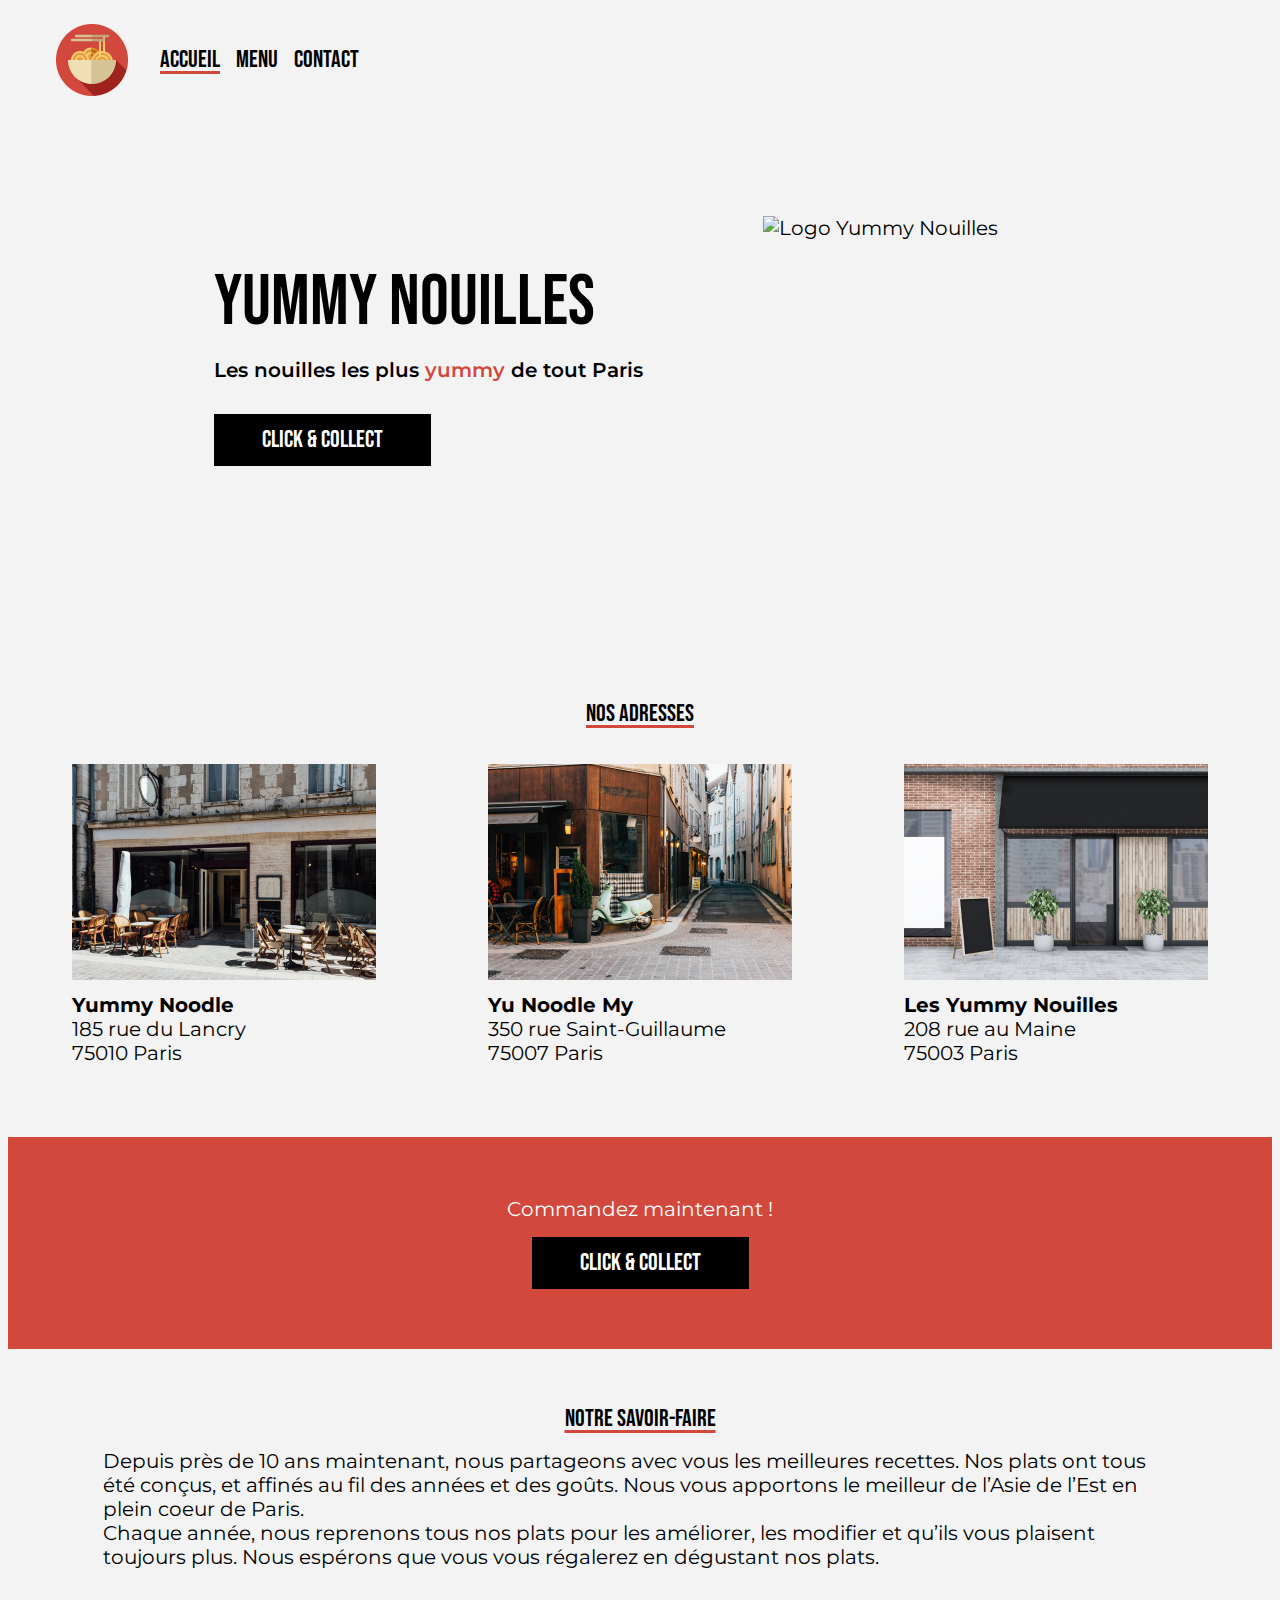
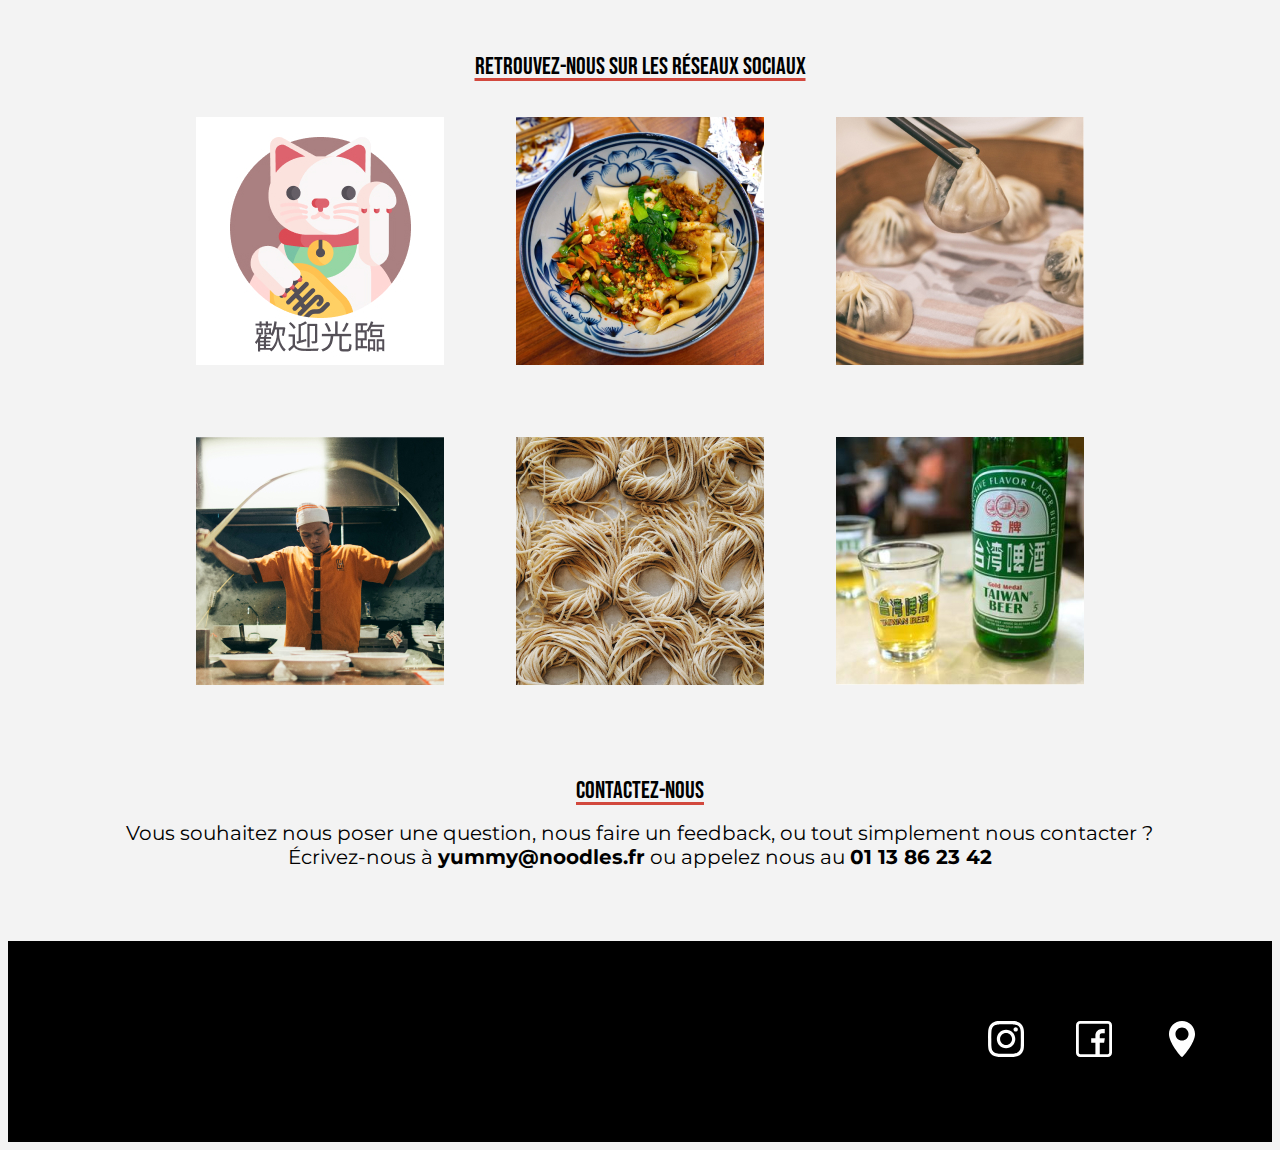
==== index.html @ 4fd8a3ec "first commit" ====
<!DOCTYPE html>
<html lang="fr">

<head>
  <meta charset="UTF-8">
  <title>Yummy Nouilles - Accueil</title>
  <link rel="icon" type="image/svg+xml" href="assets/logo XL.svg">
  <link rel="stylesheet" href="styles/main.css">
</head>

<body>
  <header class="appBar">
    <img src="assets/Logo.png" alt="Logo Yummy Nouilles" class="appBar__logo">
    <nav class="appBar__nav">
      <a class="appBar__navItem active" href="index.html">Accueil</a>
      <a class="appBar__navItem" href="menu.html">Menu</a>
      <a class="appBar__navItem" href="contact.html">Contact</a>
    </nav>
  </header>
  <main>
    <section class="hero">
      <div class="hero__titleContainer">
        <h1 class="hero__title">
          Yummy Nouilles
        </h1>
        <p class="hero__subtitle">Les nouilles les plus <span class="color-highlight">yummy</span> de tout Paris</p>
        <a href="contact.html" class="cta">
          Click & Collect
        </a>
      </div>
      <img src="assets/logo XL.svg" alt="Logo Yummy Nouilles" class="hero__icon">
    </section>
    <section class="address">
      <h2 class="address__title">Nos adresses</h2>
      <div class="address__carousel">
        <div>
          <img src="assets/Facade_Yummy_Nouille_2_1_18.jpg"
            alt="Photo du restaurant Yummy Nouilles rue du Lancry à Paris" class="address__img">
          <p class="address__info">
            <strong>Yummy Noodle</strong><br>
            185 rue du Lancry<br>
            75010 Paris
          </p>
        </div>
        <div>
          <img src="assets/Facade_Yummy_Nouille_1_1_20.jpg"
            alt="Photo du restaurant Yummy Nouilles rue Saint-Guillaume à Paris" class="address__img">
          <p class="address__info">
            <strong>Yu Noodle My</strong><br>
            350 rue Saint-Guillaume<br>
            75007 Paris
          </p>
        </div>
        <div>
          <img src="assets/Facade_Yummy_Nouille_3_1_34.jpg" alt="Image du restaurant Yummy Nouilles rue au Maine à Paris"
            class="address__img">
          <p class="address__info">
            <strong>Les Yummy Nouilles</strong><br>
            208 rue au Maine<br>
            75003 Paris
          </p>
        </div>
      </div>
    </section>
    <div class="redBanner">
      <p class="redBanner__title">Commandez maintenant !</p>
      <a href="contact.html" class="cta">
        Click & Collect
      </a>
    </div>
    <section class="about">
      <h2 class="about__title">Notre savoir-faire</h2>
      <p class="about__text">
        Depuis près de 10 ans maintenant, nous partageons avec vous les meilleures recettes. Nos plats ont tous été
        conçus, et affinés au fil des années et des goûts. Nous vous apportons le meilleur de l’Asie de l’Est en plein
        coeur de Paris.<br>Chaque année, nous reprenons tous nos plats pour les améliorer, les modifier et qu’ils vous
        plaisent toujours plus. Nous espérons que vous vous régalerez en dégustant nos plats.
      </p>
    </section>
    <section class="socialMedia">
      <h2 class="socialMedia__title">
        Retrouvez-nous sur les réseaux sociaux
      </h2>
      <div class="socialMedia__carousel">
        <img src="assets/Yummy Nouilles img 1.jpg" alt="Image de chat Japonais" class="socialMedia__img">
        <img src="assets/Yummy Nouilles img 2 (2).jpg" alt="Photo de bol de nouilles" class="socialMedia__img">
        <img src="assets/Yummy Nouilles img 3 (2).jpg" alt="Photo de panier vapeur Bao" class="socialMedia__img">
        <img src="assets/Yummy Nouilles img 4.jpg" alt="Photo de chef cuisinier" class="socialMedia__img">
        <img src="assets/Yummy Nouilles img 5.jpg" alt="Photo de nouilles en rond" class="socialMedia__img">
        <img src="assets/Yummy Nouilles img 6.jpg" alt="Photo de verre de bière" class="socialMedia__img">
      </div>
    </section>
    <section class="contactInfo">
      <h2 class="contactInfo__title">Contactez-nous</h2>
      <p class="contactInfo__text">
        Vous souhaitez nous poser une question, nous faire un feedback, ou tout simplement nous contacter ?<br>
        Écrivez-nous à <strong>yummy@noodles.fr</strong> ou appelez nous au <strong>01 13 86 23 42</strong>
      </p>
    </section>
  </main>
  <footer class="footer">
    <a href="https://www.instagram.com/yummy_nouilles/">
      <img src="assets/instagram.svg" alt="Logo Instagram" class="footer__icon">
    </a>
    <a href="https://www.facebook.com/yummy_nouilles/">
      <img src="assets/facebook.svg" alt="Logo Facebook" class="footer__icon">
    </a>
    <a href="https://www.google.com/search?q=yummy+nouilles">
      <img src="assets/position.svg" alt="Logo Google Maps" class="footer__icon">
    </a>
  </footer>
</body>

</html>
---- styles/main.css ----
@import url('https://fonts.googleapis.com/css2?family=Montserrat:wght@400;600&family=Bebas Neue:wght@400;600&display=swap');
@import 'pages/home.css';
@import 'pages/menu.css';
@import 'pages/contact.css';


@import 'modules/appBar.css';
@import 'modules/cta.css';
@import 'modules/redBanner.css';
@import 'modules/contactInfo.css';
@import 'modules/footer.css';

:root {
    --red-highlight: #D2483D;
    --light-grey: #F3F3F3;
    --black: #000000;
    --white: #FFFFFF;
    
    --body-font: 'Montserrat';
    --body-highlight-font: 'Montserrat';
    --header-font: 'Bebas Neue';
    --title-font: 'Bebas Neue';
    
    
    --body-font-weight: 400;
    --body-highlight-font-weight: 600;
    --header-font-weight: 400;
    --title-font-weight: 400;
    
    
    --body-font-size: 1.25rem;
    --body-highlight-font-size: 1.25rem;
    --header-font-size: 4.5rem;
    --title-font-size: 1.5rem;
    
    
    --body-line-height: 1.5rem;
    --body-highlight-line-height: 1.5rem;
    --header-line-height: 5.375rem;
    --title-line-height: 1.75rem;
}

body {
    background-color: var(--light-grey);
    font-family: var(--body-font);
    font-style: normal;
    font-weight: var(--body-font-weight);
    font-size: var(--body-font-size);
    line-height: var(--body-line-height);
    color: var(--black);
}

h1 {
    font-family: var(--header-font);
    font-style: normal;
    font-weight: var(--header-font-weight);
    font-size: var(--header-font-size);
    line-height: var(--header-line-height);
    color: var(--black);
}

h2 {
    font-family: var(--title-font);
    font-style: normal;
    font-weight: var(--title-font-weight);
    font-size: var(--title-font-size);
    line-height: var(--title-line-height);
    color: var(--black);
    text-decoration: underline var(--red-highlight);
    text-underline-offset: 0.25rem;
    text-decoration-thickness: 0.188rem;
}

.color-highlight {
    color: var(--red-highlight);
}

.text-highlight {
    font-weight: var(--body-hightlight-font-weight);
}
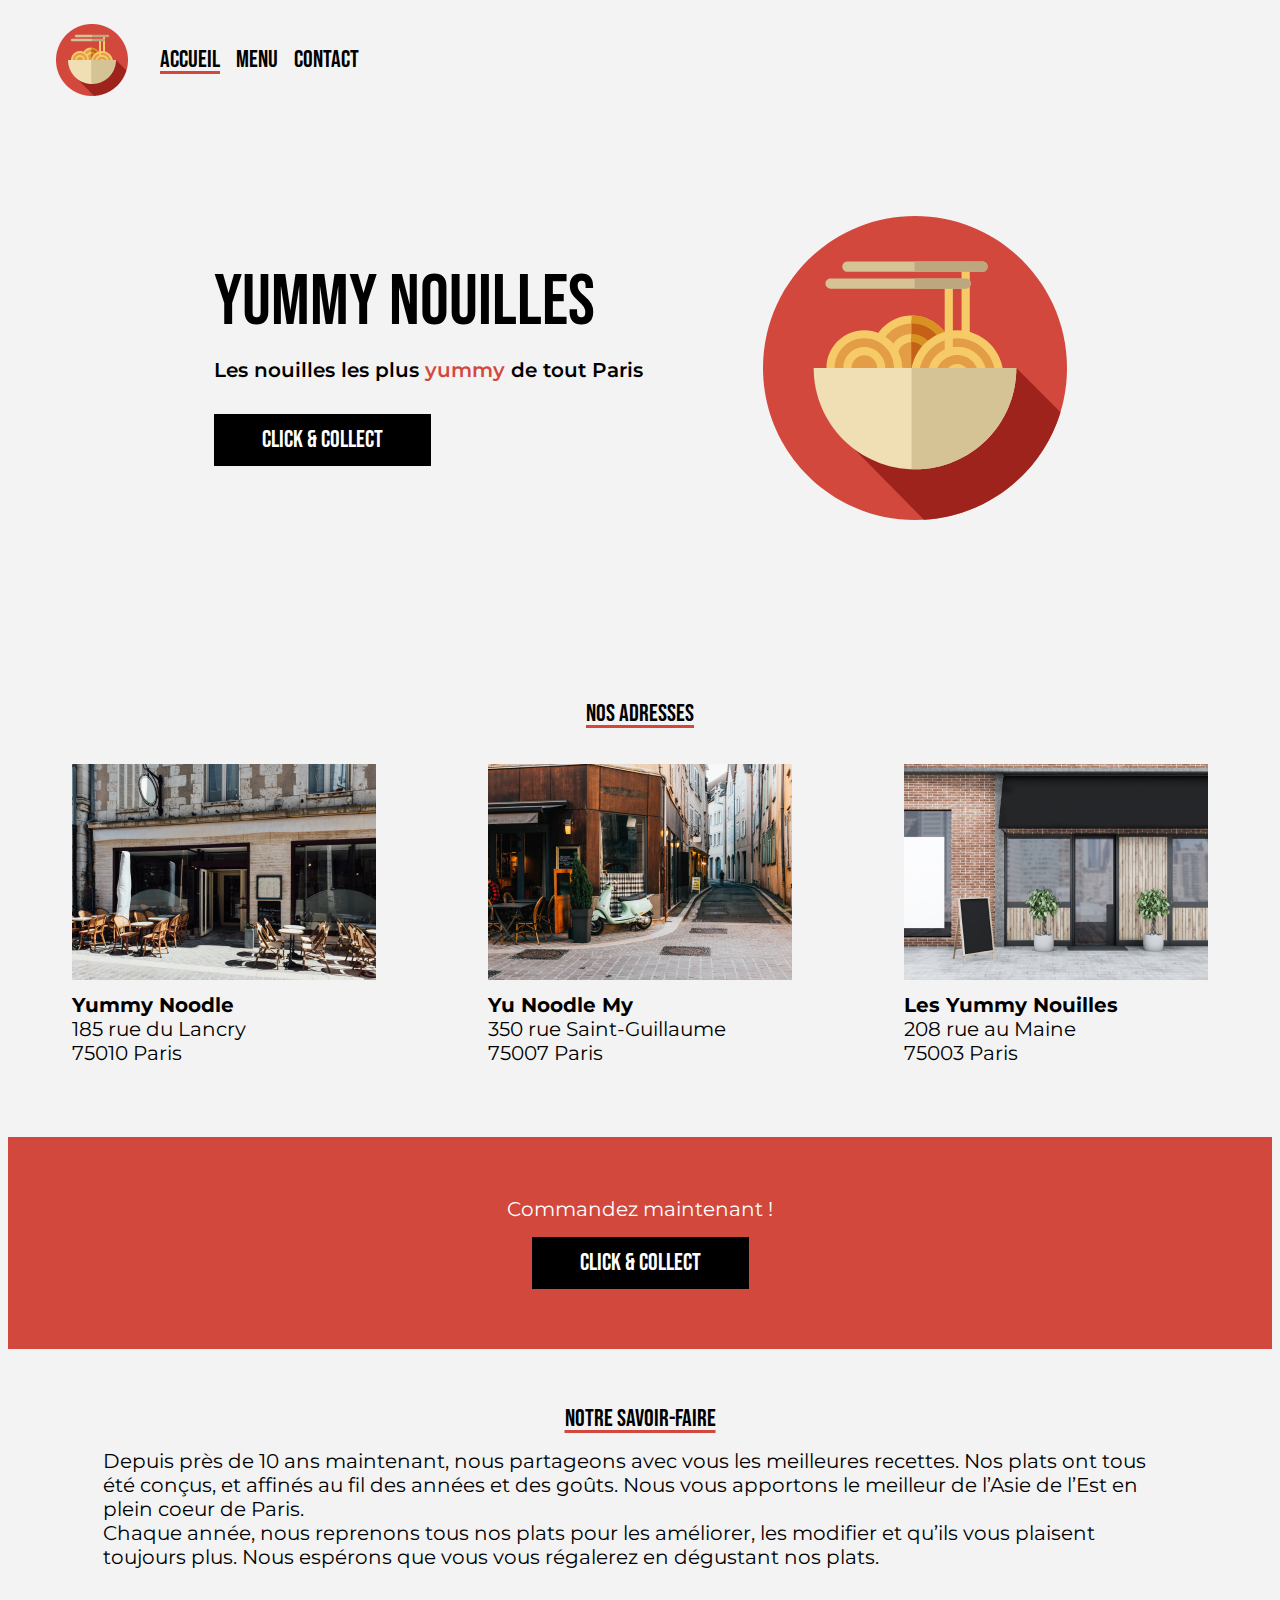
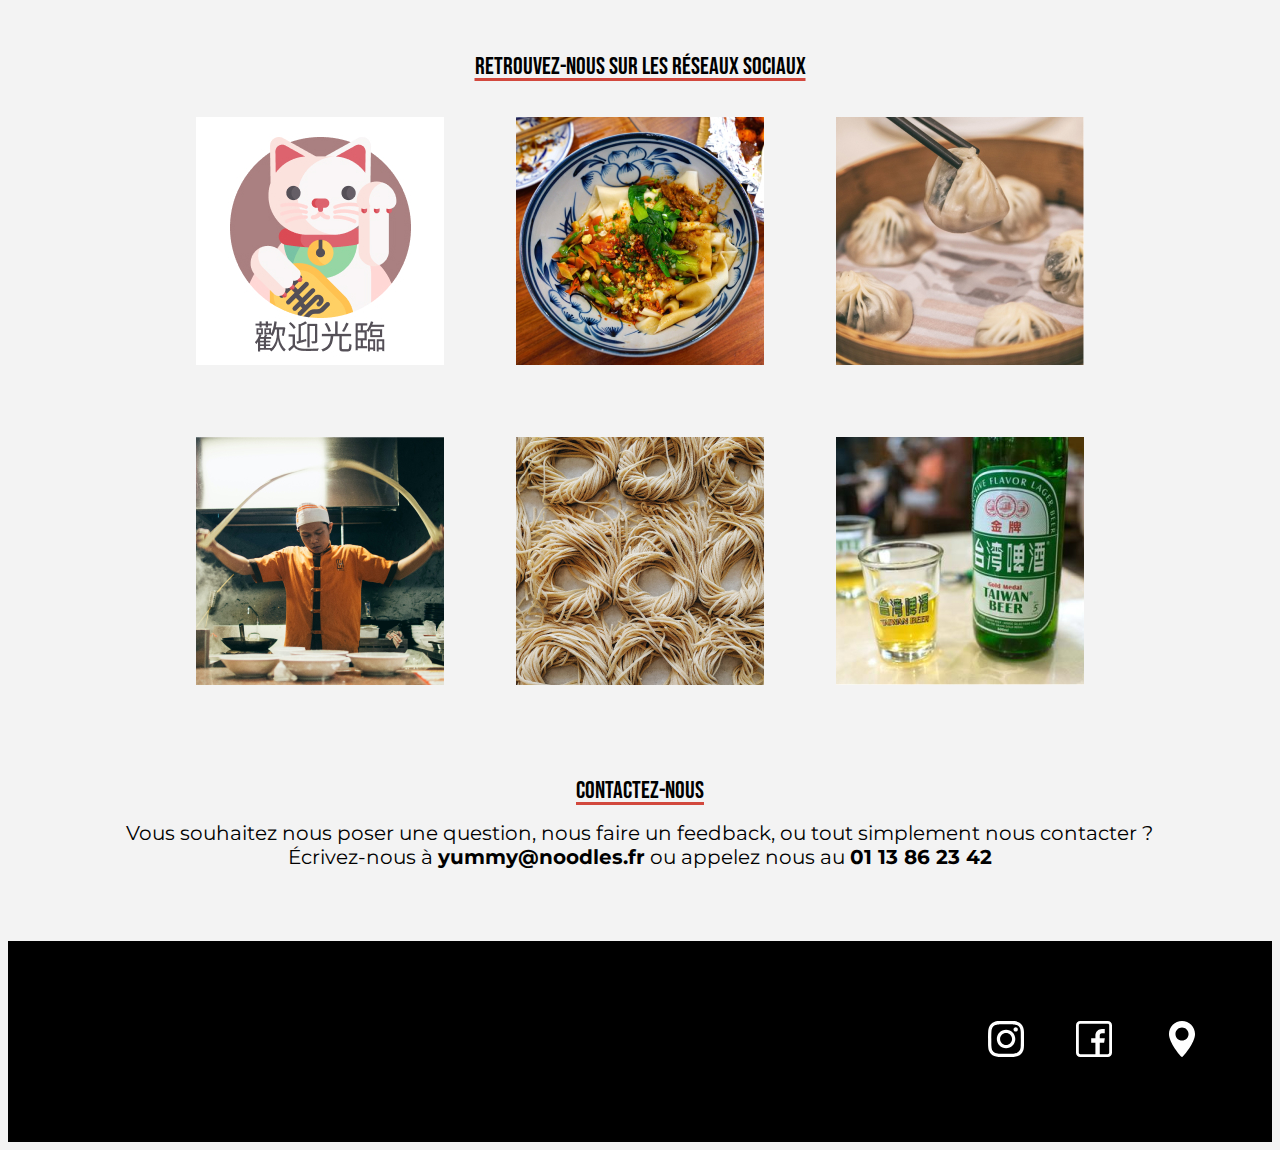
==== commit d6724c2a: "image" ====
--- a/index.html
+++ b/index.html
@@ -28,7 +28,7 @@
           Click & Collect
         </a>
       </div>
-      <img src="assets/logo XL.svg" alt="Logo Yummy Nouilles" class="hero__icon">
+      <img src="Logo XL.svg" alt="Logo Yummy Nouilles" class="hero__icon">
     </section>
     <section class="address">
       <h2 class="address__title">Nos adresses</h2>
